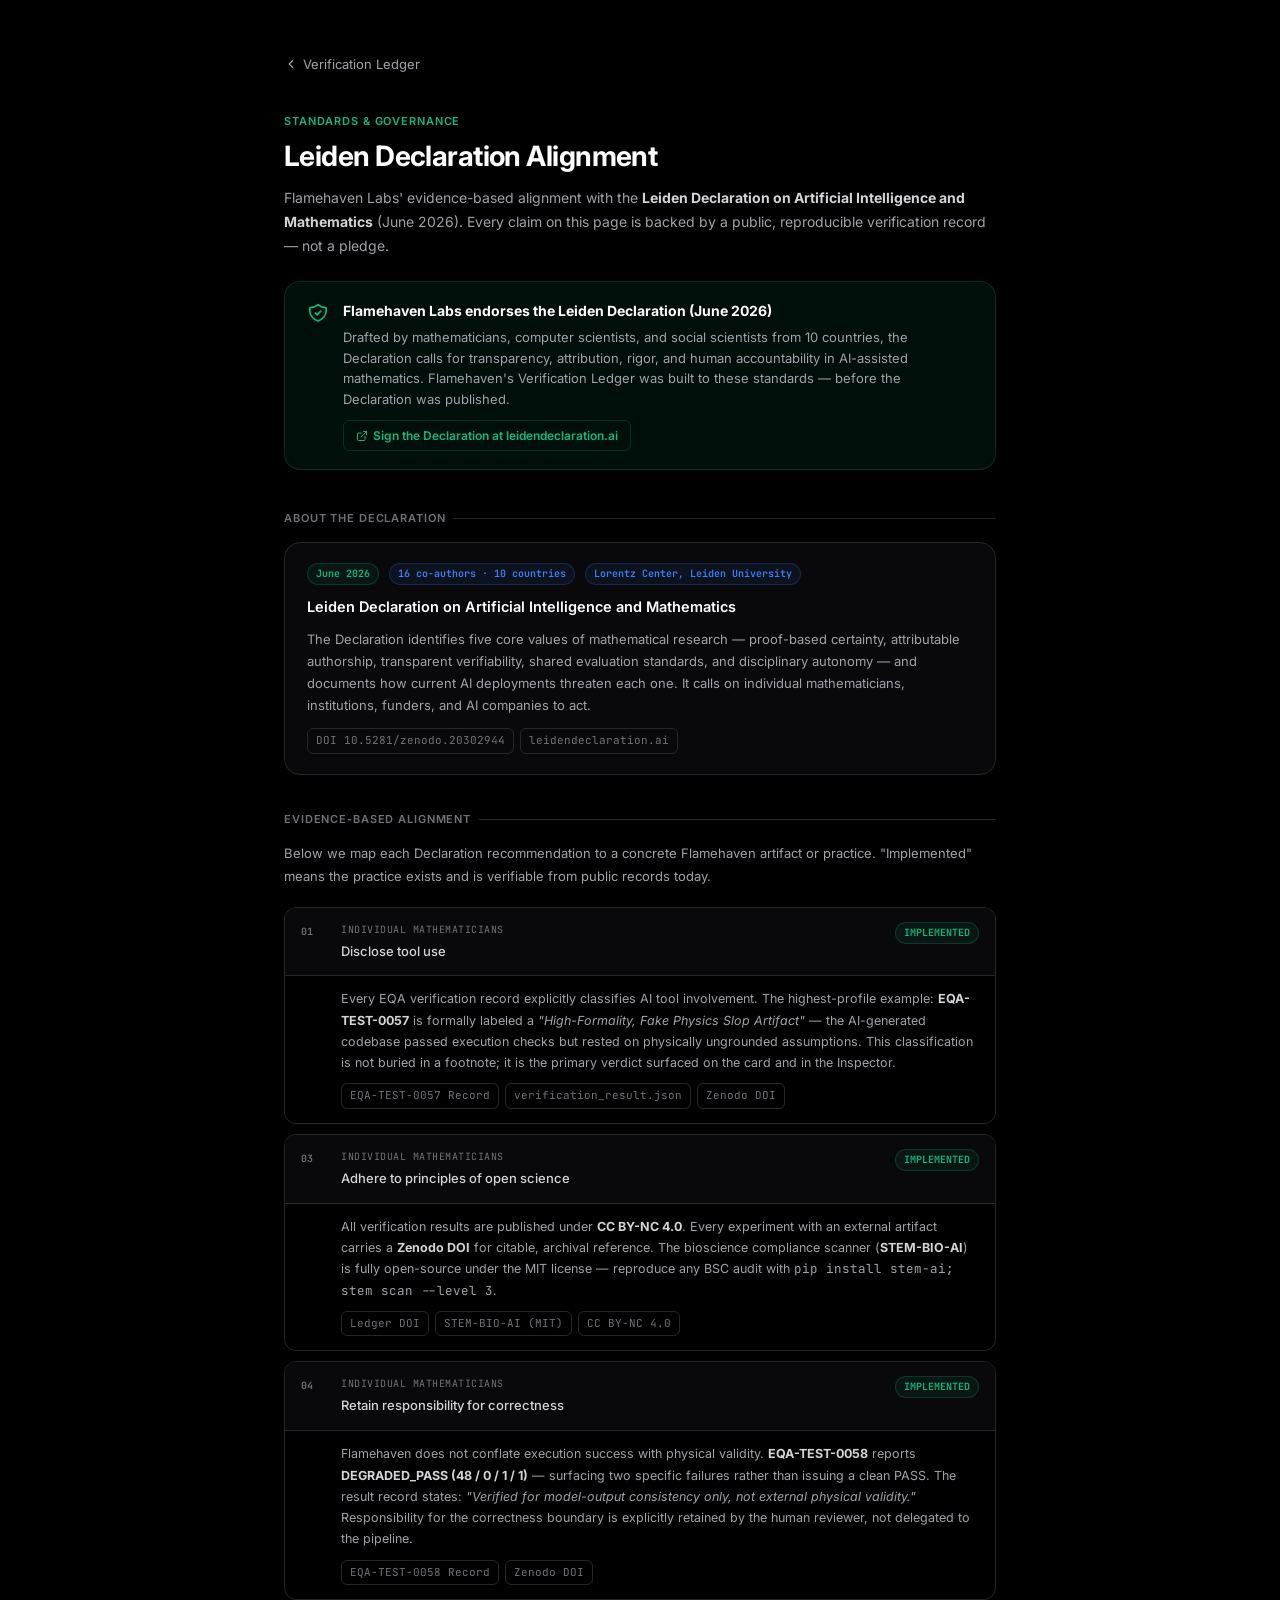
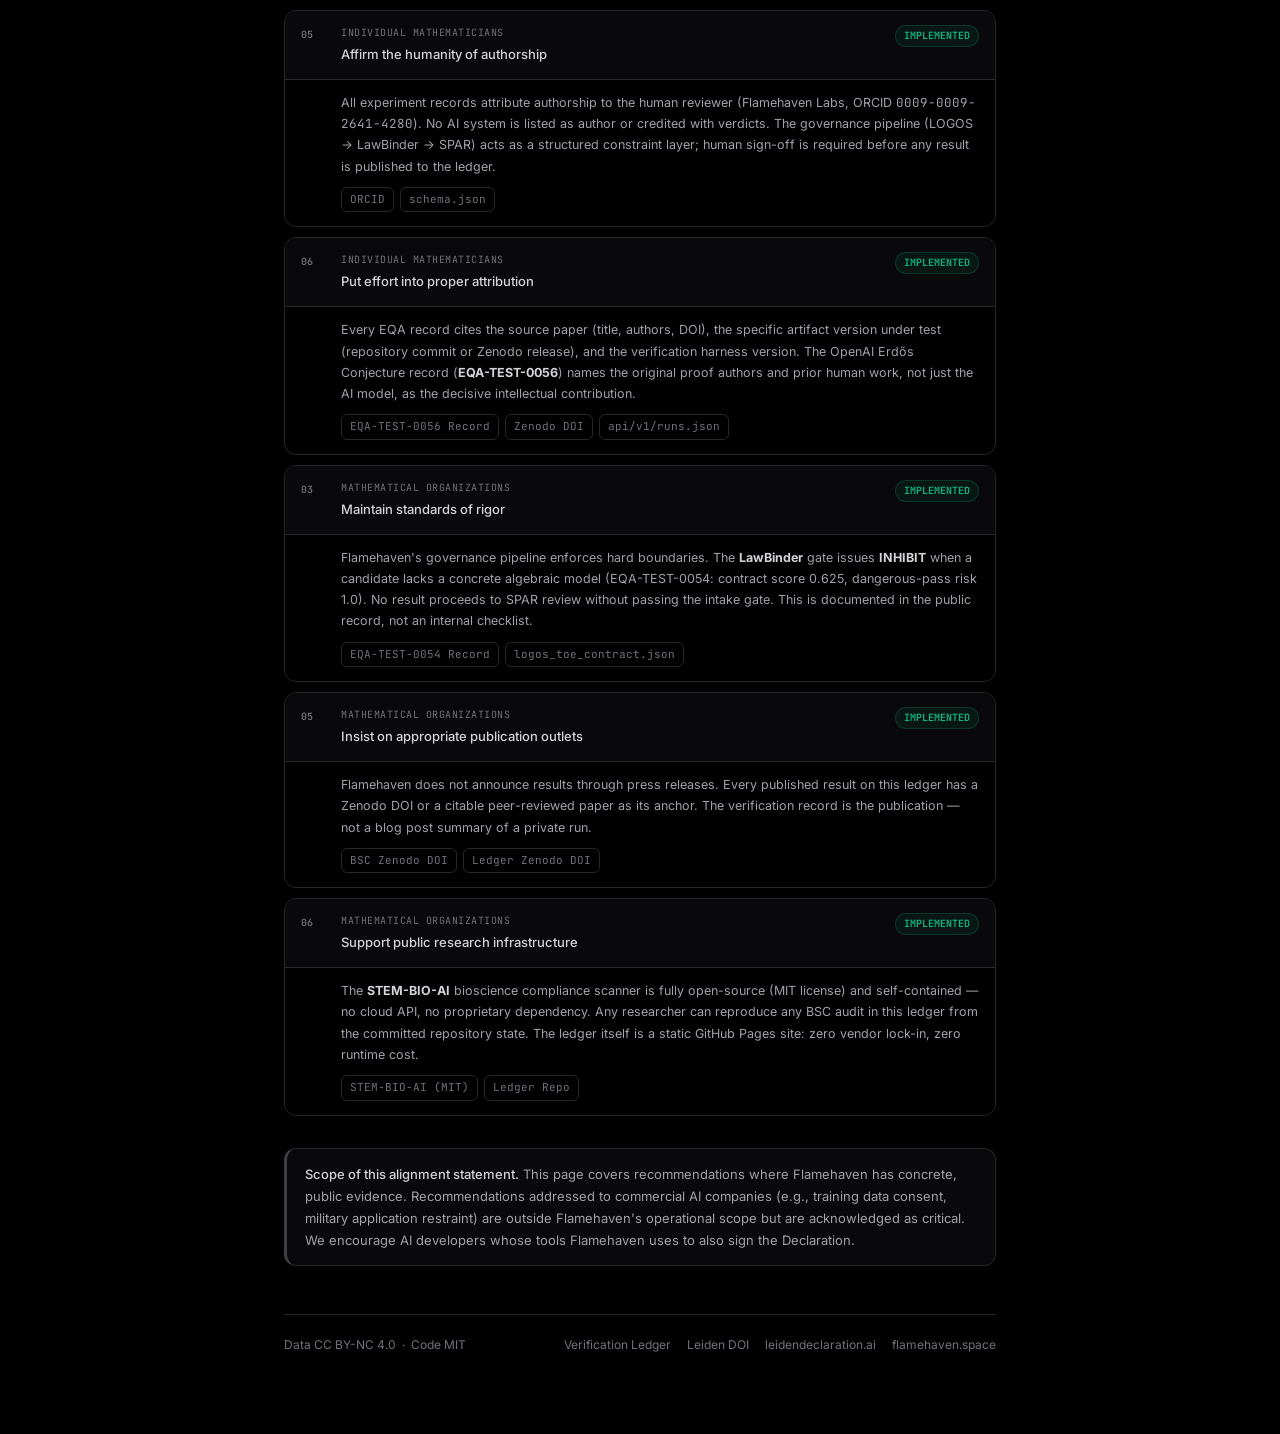
==== leiden-alignment/index.html @ 7423a35a "feat(seo+standards): Google indexing fix, nav/footer, Leiden alignment page - robots.txt + sitemap.x" ====
<!DOCTYPE html>
<html lang="en">
<head>
<meta charset="UTF-8">
<meta name="viewport" content="width=device-width, initial-scale=1.0">
<title>&#x1F525; Flamehaven &mdash; Leiden Declaration Alignment</title>
<meta name="description" content="Flamehaven Labs' evidence-based alignment with the Leiden Declaration on Artificial Intelligence and Mathematics (June 2026). Every claim is backed by a public verification record.">
<link rel="canonical" href="https://flamehaven01.github.io/Flamehaven-Verification-Ledger/leiden-alignment/">
<meta property="og:type" content="article">
<meta property="og:title" content="Flamehaven — Leiden Declaration Alignment">
<meta property="og:description" content="Evidence-based alignment with the Leiden Declaration on AI and Mathematics. Every claim backed by a public verification record.">
<meta property="og:url" content="https://flamehaven01.github.io/Flamehaven-Verification-Ledger/leiden-alignment/">
<meta property="og:site_name" content="Flamehaven Verification Ledger">
<link rel="icon" href="data:image/svg+xml,<svg xmlns='http://www.w3.org/2000/svg' viewBox='0 0 100 100'><text y='.9em' font-size='90'>&#x1F525;</text></svg>">
<link rel="preconnect" href="https://fonts.googleapis.com">
<link rel="preconnect" href="https://fonts.gstatic.com" crossorigin>
<link href="https://fonts.googleapis.com/css2?family=Inter:wght@300;400;500;600;700&family=JetBrains+Mono:wght@400;500&display=swap" rel="stylesheet">
<style>
:root {
  --bg:      #000000;
  --s1:      #09090b;
  --s2:      #18181b;
  --s3:      #27272a;
  --s4:      #3f3f46;
  --border:  #27272a;
  --border-h:#3f3f46;
  --tp:      #ffffff;
  --ts:      #d4d4d8;
  --t3:      #a1a1aa;
  --t4:      #71717a;
  --accent:  #f97316;
  --green:   #10b981;
  --green-bg:rgba(16,185,129,.08);
  --green-bd:rgba(16,185,129,.2);
  --blue:    #3b82f6;
  --blue-bg: rgba(59,130,246,.08);
  --blue-bd: rgba(59,130,246,.2);
  --amber:   #eab308;
  --amber-bg:rgba(234,179,8,.08);
  --r-sm: .375rem;
  --r-md: .75rem;
  --r-lg: 1rem;
}
*,*::before,*::after { box-sizing: border-box; margin: 0; padding: 0; }
html { scroll-behavior: smooth; }
body {
  font-family: 'Inter', system-ui, sans-serif;
  background: var(--bg);
  color: var(--ts);
  font-size: 14px;
  line-height: 1.6;
  -webkit-font-smoothing: antialiased;
  min-height: 100vh;
}
code, .mono { font-family: 'JetBrains Mono', ui-monospace, monospace; font-size: 12.5px; }
a { color: var(--blue); text-decoration: none; }
a:hover { color: var(--tp); text-decoration: underline; }

/* ── LAYOUT ── */
.page { max-width: 760px; margin: 0 auto; padding: 48px 24px 80px; }

/* ── BACK NAV ── */
.back-nav {
  display: inline-flex; align-items: center; gap: 5px;
  font-size: 13px; color: var(--t3); margin-bottom: 32px;
  padding: 6px 0; transition: color .15s; text-decoration: none;
}
.back-nav:hover { color: var(--tp); text-decoration: none; }
.back-nav svg { width: 14px; height: 14px; flex-shrink: 0; }

/* ── HEADER ── */
.eyebrow {
  font-size: 11px; font-weight: 600; text-transform: uppercase;
  letter-spacing: .08em; color: var(--green); margin-bottom: 10px;
}
.title {
  font-size: 28px; font-weight: 700; color: var(--tp);
  letter-spacing: -.02em; line-height: 1.2; margin-bottom: 12px;
}
.subtitle { font-size: 14px; color: var(--t3); line-height: 1.7; margin-bottom: 24px; }

/* ── ENDORSEMENT BANNER ── */
.endorse-banner {
  background: var(--green-bg); border: 1px solid var(--green-bd);
  border-radius: var(--r-lg); padding: 18px 22px; margin-bottom: 40px;
  display: flex; align-items: flex-start; gap: 14px;
}
.endorse-icon { flex-shrink: 0; color: var(--green); margin-top: 2px; }
.endorse-text { flex: 1; }
.endorse-text strong { color: var(--tp); display: block; margin-bottom: 4px; font-size: 14px; }
.endorse-text p { font-size: 13px; color: var(--t3); margin: 0 0 10px; }
.endorse-cta {
  display: inline-flex; align-items: center; gap: 5px;
  font-size: 12px; font-weight: 600; color: var(--green);
  border: 1px solid var(--green-bd); border-radius: var(--r-sm);
  padding: 5px 12px; text-decoration: none; transition: all .15s;
}
.endorse-cta:hover { background: var(--green-bg); color: var(--green); text-decoration: none; }

/* ── SECTION LABEL ── */
.section-label {
  font-size: 11px; font-weight: 600; text-transform: uppercase;
  letter-spacing: .08em; color: var(--t4); margin: 36px 0 14px;
  display: flex; align-items: center; gap: 8px;
}
.section-label::after {
  content: ''; flex: 1; height: 1px; background: var(--border);
}

/* ── DECLARATION CARD ── */
.decl-card {
  background: var(--s1); border: 1px solid var(--border);
  border-radius: var(--r-lg); padding: 20px 22px; margin-bottom: 12px;
}
.decl-card p { font-size: 13px; color: var(--t3); line-height: 1.7; }
.decl-meta { display: flex; align-items: center; gap: 10px; flex-wrap: wrap; margin-bottom: 10px; }
.decl-badge {
  font-family: 'JetBrains Mono', monospace; font-size: 10px;
  font-weight: 600; padding: 2px 8px; border-radius: 999px;
  background: var(--blue-bg); border: 1px solid var(--blue-bd); color: var(--blue);
}
.decl-badge.green { background: var(--green-bg); border-color: var(--green-bd); color: var(--green); }
.decl-badge.amber { background: var(--amber-bg); border-color: rgba(234,179,8,.2); color: var(--amber); }
.decl-title { font-size: 14.5px; font-weight: 600; color: var(--tp); }

/* ── ALIGNMENT TABLE ── */
.align-row {
  border: 1px solid var(--border); border-radius: var(--r-md);
  margin-bottom: 10px; overflow: hidden;
  transition: border-color .15s;
}
.align-row:hover { border-color: var(--border-h); }
.align-header {
  display: grid; grid-template-columns: 28px 1fr auto;
  align-items: start; gap: 12px; padding: 14px 16px;
  background: var(--s1); cursor: default;
}
.align-num {
  font-family: 'JetBrains Mono', monospace; font-size: 10px;
  font-weight: 600; color: var(--t4); padding-top: 2px;
}
.align-rec { font-size: 13px; font-weight: 500; color: var(--ts); }
.align-rec .rec-scope {
  display: block; font-size: 10px; font-weight: 400;
  color: var(--t4); font-family: 'JetBrains Mono', monospace;
  text-transform: uppercase; letter-spacing: .05em; margin-bottom: 3px;
}
.status-chip {
  font-size: 10px; font-weight: 600; font-family: 'JetBrains Mono', monospace;
  padding: 2px 8px; border-radius: 999px; white-space: nowrap;
  flex-shrink: 0;
}
.status-implemented { background: var(--green-bg); border: 1px solid var(--green-bd); color: var(--green); }
.status-partial     { background: var(--amber-bg); border: 1px solid rgba(234,179,8,.2); color: var(--amber); }

.align-evidence {
  padding: 0 16px 14px 56px; border-top: 1px solid var(--border);
  background: rgba(0,0,0,.3);
}
.align-evidence p { font-size: 12.5px; color: var(--t3); line-height: 1.7; padding-top: 12px; }
.evidence-links { display: flex; flex-wrap: wrap; gap: 6px; margin-top: 10px; }
.ev-link {
  font-family: 'JetBrains Mono', monospace; font-size: 11px;
  color: var(--t4); border: 1px solid var(--border); border-radius: var(--r-sm);
  padding: 3px 8px; text-decoration: none; transition: all .15s;
}
.ev-link:hover { color: var(--blue); border-color: var(--blue-bd); text-decoration: none; }

/* ── NOTICE ── */
.notice {
  background: var(--s1); border: 1px solid var(--border);
  border-left: 3px solid var(--border-h); border-radius: var(--r-md);
  padding: 14px 18px; margin-top: 32px; font-size: 13px;
  color: var(--t3); line-height: 1.7;
}
.notice strong { color: var(--ts); font-weight: 500; }

/* ── FOOTER ── */
.footer {
  margin-top: 48px; padding-top: 20px;
  border-top: 1px solid var(--border);
  display: flex; align-items: center; justify-content: space-between;
  flex-wrap: wrap; gap: 10px; font-size: 12px; color: var(--t4);
}
.footer a { color: var(--t4); }
.footer a:hover { color: var(--ts); text-decoration: none; }
.footer-links { display: flex; gap: 16px; }
</style>
</head>
<body>
<div class="page">

  <!-- Back navigation -->
  <a class="back-nav" href="../">
    <svg viewBox="0 0 24 24" fill="none" stroke="currentColor" stroke-width="2" stroke-linecap="round" stroke-linejoin="round"><polyline points="15 18 9 12 15 6"/></svg>
    Verification Ledger
  </a>

  <!-- Header -->
  <div class="eyebrow">Standards &amp; Governance</div>
  <h1 class="title">Leiden Declaration Alignment</h1>
  <p class="subtitle">
    Flamehaven Labs' evidence-based alignment with the <strong style="color:var(--ts);">Leiden Declaration on Artificial Intelligence and Mathematics</strong> (June 2026).
    Every claim on this page is backed by a public, reproducible verification record — not a pledge.
  </p>

  <!-- Endorsement banner -->
  <div class="endorse-banner">
    <div class="endorse-icon">
      <svg width="22" height="22" viewBox="0 0 24 24" fill="none" stroke="currentColor" stroke-width="1.8" stroke-linecap="round" stroke-linejoin="round">
        <path d="M9 12l2 2 4-4m5.618-4.016A11.955 11.955 0 0112 2.944a11.955 11.955 0 01-8.618 3.04A12.02 12.02 0 003 9c0 5.591 3.824 10.29 9 11.622 5.176-1.332 9-6.03 9-11.622 0-1.042-.133-2.052-.382-3.016z"/>
      </svg>
    </div>
    <div class="endorse-text">
      <strong>Flamehaven Labs endorses the Leiden Declaration (June 2026)</strong>
      <p>Drafted by mathematicians, computer scientists, and social scientists from 10 countries, the Declaration calls for transparency, attribution, rigor, and human accountability in AI-assisted mathematics. Flamehaven's Verification Ledger was built to these standards — before the Declaration was published.</p>
      <a class="endorse-cta" href="https://leidendeclaration.ai" target="_blank" rel="noopener">
        <svg width="12" height="12" viewBox="0 0 24 24" fill="none" stroke="currentColor" stroke-width="2" stroke-linecap="round" stroke-linejoin="round"><path d="M18 13v6a2 2 0 01-2 2H5a2 2 0 01-2-2V8a2 2 0 012-2h6"/><polyline points="15 3 21 3 21 9"/><line x1="10" y1="14" x2="21" y2="3"/></svg>
        Sign the Declaration at leidendeclaration.ai
      </a>
    </div>
  </div>

  <!-- The Declaration -->
  <div class="section-label">About the Declaration</div>
  <div class="decl-card">
    <div class="decl-meta">
      <span class="decl-badge green">June 2026</span>
      <span class="decl-badge">16 co-authors &middot; 10 countries</span>
      <span class="decl-badge">Lorentz Center, Leiden University</span>
    </div>
    <div class="decl-title" style="margin-bottom:10px;">Leiden Declaration on Artificial Intelligence and Mathematics</div>
    <p>
      The Declaration identifies five core values of mathematical research — proof-based certainty, attributable authorship, transparent verifiability, shared evaluation standards, and disciplinary autonomy — and documents how current AI deployments threaten each one. It calls on individual mathematicians, institutions, funders, and AI companies to act.
    </p>
    <div class="evidence-links" style="margin-top:12px;">
      <a class="ev-link" href="https://zenodo.org/records/20302944" target="_blank" rel="noopener">DOI 10.5281/zenodo.20302944</a>
      <a class="ev-link" href="https://leidendeclaration.ai" target="_blank" rel="noopener">leidendeclaration.ai</a>
    </div>
  </div>

  <!-- Alignment Evidence -->
  <div class="section-label">Evidence-Based Alignment</div>
  <p style="font-size:13px;color:var(--t3);margin-bottom:20px;line-height:1.7;">
    Below we map each Declaration recommendation to a concrete Flamehaven artifact or practice. "Implemented" means the practice exists and is verifiable from public records today.
  </p>

  <!-- Individual Rec 01 -->
  <div class="align-row">
    <div class="align-header">
      <div class="align-num">01</div>
      <div class="align-rec">
        <span class="rec-scope">Individual mathematicians</span>
        Disclose tool use
      </div>
      <span class="status-chip status-implemented">IMPLEMENTED</span>
    </div>
    <div class="align-evidence">
      <p>Every EQA verification record explicitly classifies AI tool involvement. The highest-profile example: <strong style="color:var(--ts);">EQA-TEST-0057</strong> is formally labeled a <em>"High-Formality, Fake Physics Slop Artifact"</em> — the AI-generated codebase passed execution checks but rested on physically ungrounded assumptions. This classification is not buried in a footnote; it is the primary verdict surfaced on the card and in the Inspector.</p>
      <div class="evidence-links">
        <a class="ev-link" href="../#toe-test-0057">EQA-TEST-0057 Record</a>
        <a class="ev-link" href="../eqa/toe-test-0057/verification_result.json">verification_result.json</a>
        <a class="ev-link" href="https://zenodo.org/records/18035432" target="_blank" rel="noopener">Zenodo DOI</a>
      </div>
    </div>
  </div>

  <!-- Individual Rec 03 -->
  <div class="align-row">
    <div class="align-header">
      <div class="align-num">03</div>
      <div class="align-rec">
        <span class="rec-scope">Individual mathematicians</span>
        Adhere to principles of open science
      </div>
      <span class="status-chip status-implemented">IMPLEMENTED</span>
    </div>
    <div class="align-evidence">
      <p>All verification results are published under <strong style="color:var(--ts);">CC BY-NC 4.0</strong>. Every experiment with an external artifact carries a <strong style="color:var(--ts);">Zenodo DOI</strong> for citable, archival reference. The bioscience compliance scanner (<strong style="color:var(--ts);">STEM-BIO-AI</strong>) is fully open-source under the MIT license — reproduce any BSC audit with <code>pip install stem-ai; stem scan --level 3</code>.</p>
      <div class="evidence-links">
        <a class="ev-link" href="https://doi.org/10.5281/zenodo.20483364" target="_blank" rel="noopener">Ledger DOI</a>
        <a class="ev-link" href="https://github.com/flamehaven01/STEM-BIO-AI" target="_blank" rel="noopener">STEM-BIO-AI (MIT)</a>
        <a class="ev-link" href="https://creativecommons.org/licenses/by-nc/4.0/" target="_blank" rel="noopener">CC BY-NC 4.0</a>
      </div>
    </div>
  </div>

  <!-- Individual Rec 04 -->
  <div class="align-row">
    <div class="align-header">
      <div class="align-num">04</div>
      <div class="align-rec">
        <span class="rec-scope">Individual mathematicians</span>
        Retain responsibility for correctness
      </div>
      <span class="status-chip status-implemented">IMPLEMENTED</span>
    </div>
    <div class="align-evidence">
      <p>Flamehaven does not conflate execution success with physical validity. <strong style="color:var(--ts);">EQA-TEST-0058</strong> reports <strong style="color:var(--ts);">DEGRADED_PASS (48 / 0 / 1 / 1)</strong> — surfacing two specific failures rather than issuing a clean PASS. The result record states: <em>"Verified for model-output consistency only, not external physical validity."</em> Responsibility for the correctness boundary is explicitly retained by the human reviewer, not delegated to the pipeline.</p>
      <div class="evidence-links">
        <a class="ev-link" href="../#toe-test-0058">EQA-TEST-0058 Record</a>
        <a class="ev-link" href="https://doi.org/10.5281/zenodo.20665824" target="_blank" rel="noopener">Zenodo DOI</a>
      </div>
    </div>
  </div>

  <!-- Individual Rec 05 -->
  <div class="align-row">
    <div class="align-header">
      <div class="align-num">05</div>
      <div class="align-rec">
        <span class="rec-scope">Individual mathematicians</span>
        Affirm the humanity of authorship
      </div>
      <span class="status-chip status-implemented">IMPLEMENTED</span>
    </div>
    <div class="align-evidence">
      <p>All experiment records attribute authorship to the human reviewer (Flamehaven Labs, ORCID <code>0009-0009-2641-4280</code>). No AI system is listed as author or credited with verdicts. The governance pipeline (LOGOS → LawBinder → SPAR) acts as a structured constraint layer; human sign-off is required before any result is published to the ledger.</p>
      <div class="evidence-links">
        <a class="ev-link" href="https://orcid.org/0009-0009-2641-4280" target="_blank" rel="noopener">ORCID</a>
        <a class="ev-link" href="../api/v1/schema.json">schema.json</a>
      </div>
    </div>
  </div>

  <!-- Individual Rec 06 -->
  <div class="align-row">
    <div class="align-header">
      <div class="align-num">06</div>
      <div class="align-rec">
        <span class="rec-scope">Individual mathematicians</span>
        Put effort into proper attribution
      </div>
      <span class="status-chip status-implemented">IMPLEMENTED</span>
    </div>
    <div class="align-evidence">
      <p>Every EQA record cites the source paper (title, authors, DOI), the specific artifact version under test (repository commit or Zenodo release), and the verification harness version. The OpenAI Erd&#337;s Conjecture record (<strong style="color:var(--ts);">EQA-TEST-0056</strong>) names the original proof authors and prior human work, not just the AI model, as the decisive intellectual contribution.</p>
      <div class="evidence-links">
        <a class="ev-link" href="../#toe-test-0056">EQA-TEST-0056 Record</a>
        <a class="ev-link" href="https://zenodo.org/records/20383217" target="_blank" rel="noopener">Zenodo DOI</a>
        <a class="ev-link" href="../api/v1/runs.json">api/v1/runs.json</a>
      </div>
    </div>
  </div>

  <!-- Org Rec 03 -->
  <div class="align-row">
    <div class="align-header">
      <div class="align-num">03</div>
      <div class="align-rec">
        <span class="rec-scope">Mathematical organizations</span>
        Maintain standards of rigor
      </div>
      <span class="status-chip status-implemented">IMPLEMENTED</span>
    </div>
    <div class="align-evidence">
      <p>Flamehaven's governance pipeline enforces hard boundaries. The <strong style="color:var(--ts);">LawBinder</strong> gate issues <strong style="color:var(--ts);">INHIBIT</strong> when a candidate lacks a concrete algebraic model (EQA-TEST-0054: contract score 0.625, dangerous-pass risk 1.0). No result proceeds to SPAR review without passing the intake gate. This is documented in the public record, not an internal checklist.</p>
      <div class="evidence-links">
        <a class="ev-link" href="../#toe-test-0054">EQA-TEST-0054 Record</a>
        <a class="ev-link" href="../eqa/toe-test-0054/logos_toe_contract_inspection.json">logos_toe_contract.json</a>
      </div>
    </div>
  </div>

  <!-- Org Rec 05 -->
  <div class="align-row">
    <div class="align-header">
      <div class="align-num">05</div>
      <div class="align-rec">
        <span class="rec-scope">Mathematical organizations</span>
        Insist on appropriate publication outlets
      </div>
      <span class="status-chip status-implemented">IMPLEMENTED</span>
    </div>
    <div class="align-evidence">
      <p>Flamehaven does not announce results through press releases. Every published result on this ledger has a Zenodo DOI or a citable peer-reviewed paper as its anchor. The verification record is the publication — not a blog post summary of a private run.</p>
      <div class="evidence-links">
        <a class="ev-link" href="https://doi.org/10.5281/zenodo.15487327" target="_blank" rel="noopener">BSC Zenodo DOI</a>
        <a class="ev-link" href="https://doi.org/10.5281/zenodo.20483364" target="_blank" rel="noopener">Ledger Zenodo DOI</a>
      </div>
    </div>
  </div>

  <!-- Org Rec 06 -->
  <div class="align-row">
    <div class="align-header">
      <div class="align-num">06</div>
      <div class="align-rec">
        <span class="rec-scope">Mathematical organizations</span>
        Support public research infrastructure
      </div>
      <span class="status-chip status-implemented">IMPLEMENTED</span>
    </div>
    <div class="align-evidence">
      <p>The <strong style="color:var(--ts);">STEM-BIO-AI</strong> bioscience compliance scanner is fully open-source (MIT license) and self-contained — no cloud API, no proprietary dependency. Any researcher can reproduce any BSC audit in this ledger from the committed repository state. The ledger itself is a static GitHub Pages site: zero vendor lock-in, zero runtime cost.</p>
      <div class="evidence-links">
        <a class="ev-link" href="https://github.com/flamehaven01/STEM-BIO-AI" target="_blank" rel="noopener">STEM-BIO-AI (MIT)</a>
        <a class="ev-link" href="https://github.com/flamehaven01/Flamehaven-Verification-Ledger" target="_blank" rel="noopener">Ledger Repo</a>
      </div>
    </div>
  </div>

  <!-- Notice -->
  <div class="notice">
    <strong>Scope of this alignment statement.</strong>
    This page covers recommendations where Flamehaven has concrete, public evidence. Recommendations addressed to commercial AI companies (e.g., training data consent, military application restraint) are outside Flamehaven's operational scope but are acknowledged as critical. We encourage AI developers whose tools Flamehaven uses to also sign the Declaration.
  </div>

  <!-- Footer -->
  <div class="footer">
    <span>Data CC BY-NC 4.0 &nbsp;&middot;&nbsp; Code MIT</span>
    <div class="footer-links">
      <a href="../">Verification Ledger</a>
      <a href="https://zenodo.org/records/20302944" target="_blank" rel="noopener">Leiden DOI</a>
      <a href="https://leidendeclaration.ai" target="_blank" rel="noopener">leidendeclaration.ai</a>
      <a href="https://flamehaven.space/" target="_blank" rel="noopener">flamehaven.space</a>
    </div>
  </div>

</div>
</body>
</html>
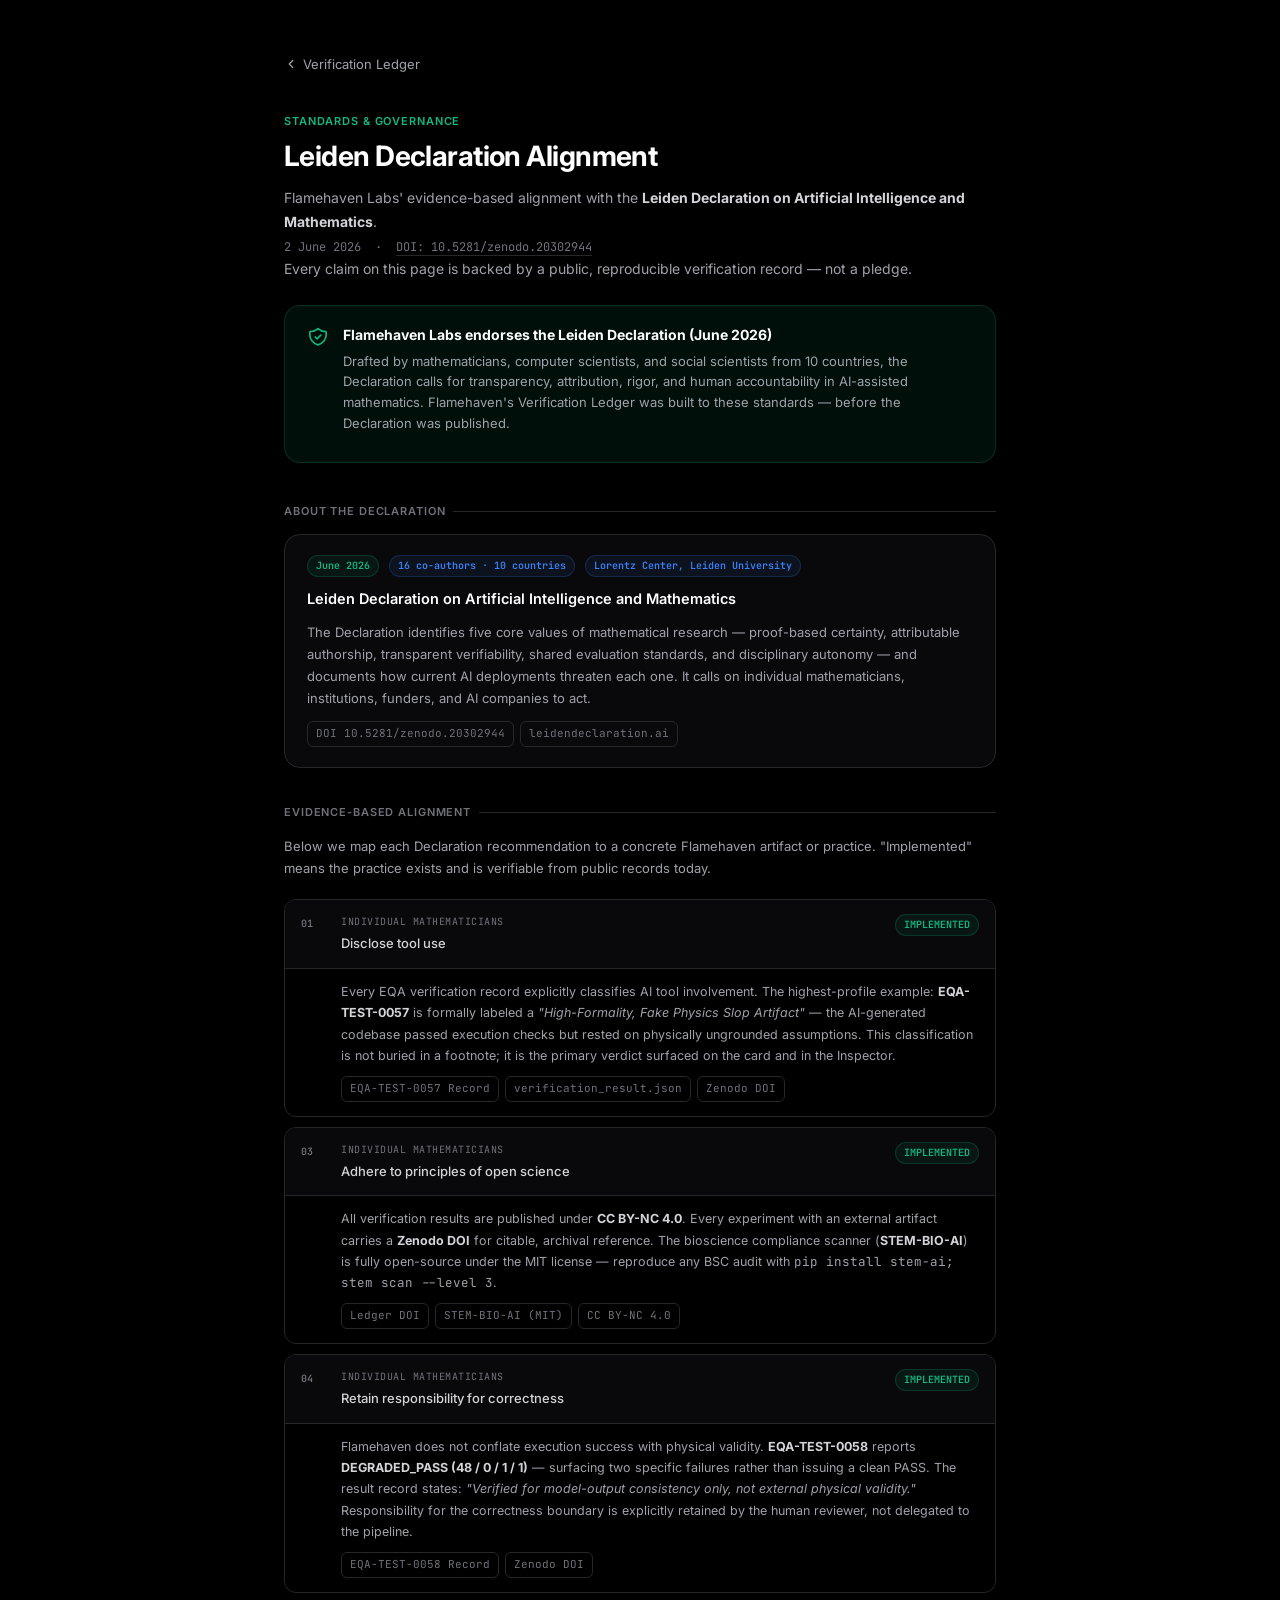
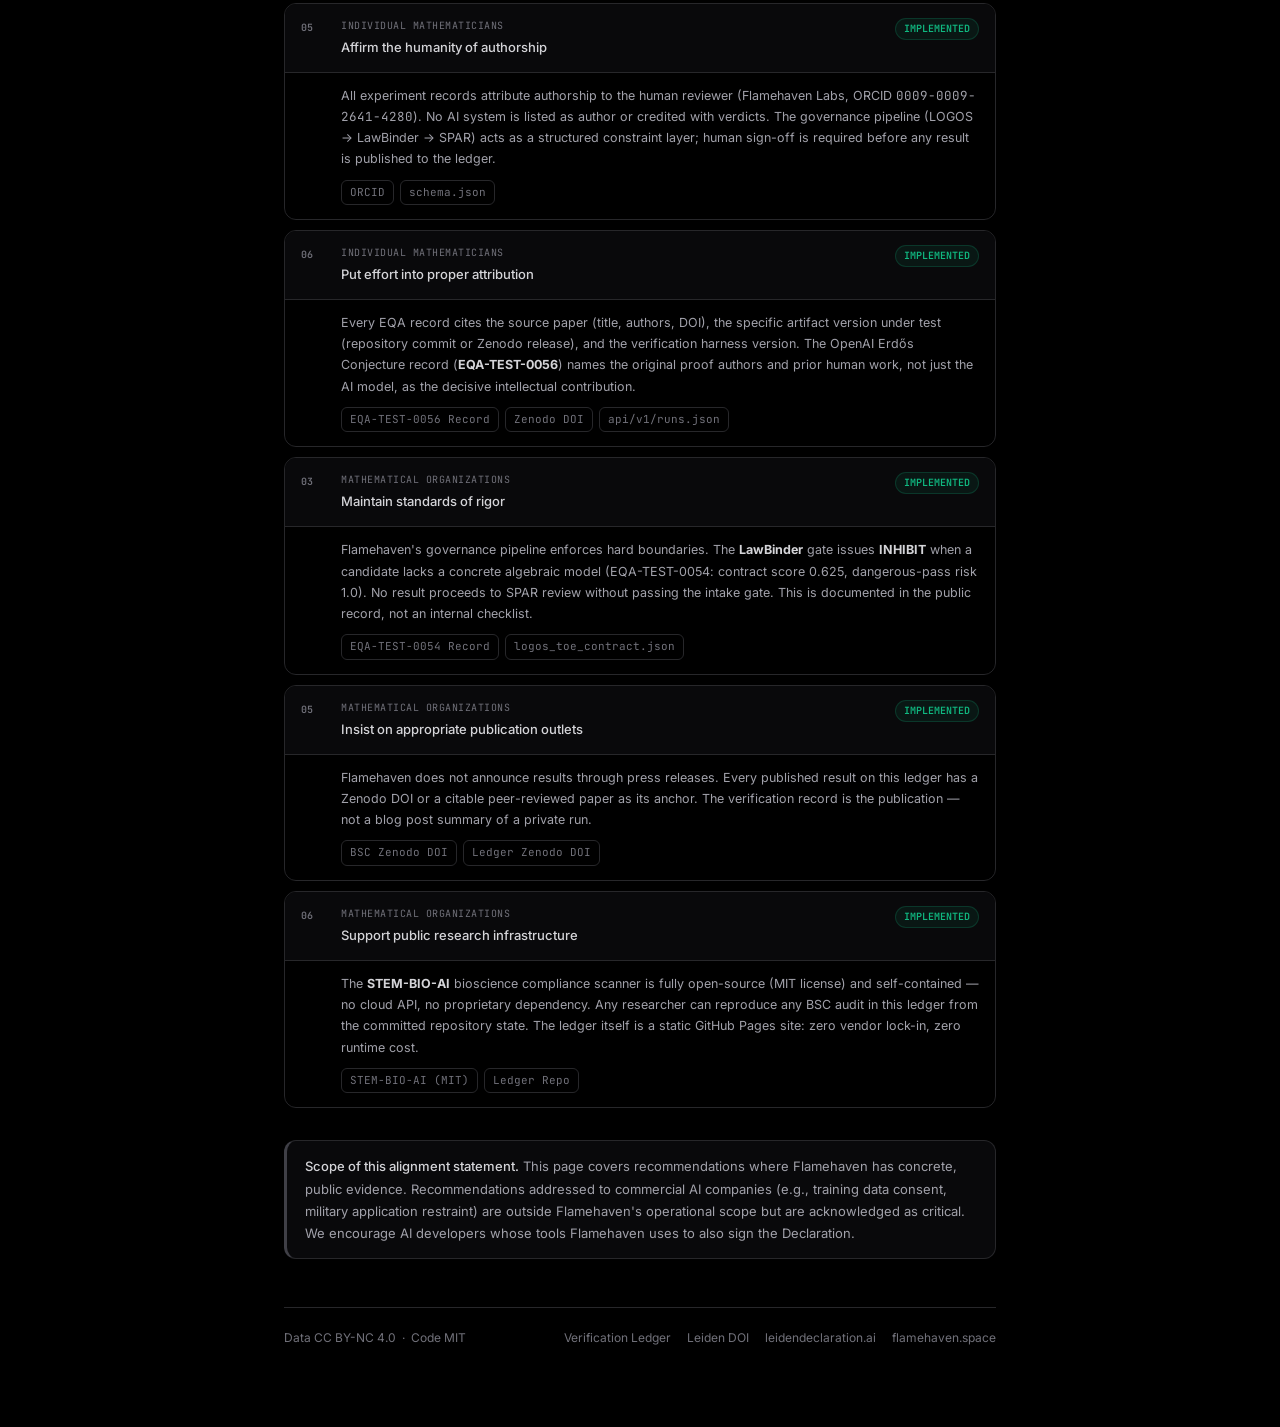
==== commit 6df997a0: "fix(leiden): remove sign CTA button; add DOI to subtitle" ====
--- a/leiden-alignment/index.html
+++ b/leiden-alignment/index.html
@@ -200,7 +200,8 @@
   <div class="eyebrow">Standards &amp; Governance</div>
   <h1 class="title">Leiden Declaration Alignment</h1>
   <p class="subtitle">
-    Flamehaven Labs' evidence-based alignment with the <strong style="color:var(--ts);">Leiden Declaration on Artificial Intelligence and Mathematics</strong> (June 2026).
+    Flamehaven Labs' evidence-based alignment with the <strong style="color:var(--ts);">Leiden Declaration on Artificial Intelligence and Mathematics</strong>.<br>
+    <span style="font-size:12px;font-family:'JetBrains Mono',monospace;color:var(--t4);">2 June 2026 &nbsp;&middot;&nbsp; <a href="https://doi.org/10.5281/zenodo.20302944" target="_blank" rel="noopener" style="color:var(--t4);border-bottom:1px solid var(--border);">DOI: 10.5281/zenodo.20302944</a></span><br>
     Every claim on this page is backed by a public, reproducible verification record — not a pledge.
   </p>
 
@@ -214,10 +215,6 @@
     <div class="endorse-text">
       <strong>Flamehaven Labs endorses the Leiden Declaration (June 2026)</strong>
       <p>Drafted by mathematicians, computer scientists, and social scientists from 10 countries, the Declaration calls for transparency, attribution, rigor, and human accountability in AI-assisted mathematics. Flamehaven's Verification Ledger was built to these standards — before the Declaration was published.</p>
-      <a class="endorse-cta" href="https://leidendeclaration.ai" target="_blank" rel="noopener">
-        <svg width="12" height="12" viewBox="0 0 24 24" fill="none" stroke="currentColor" stroke-width="2" stroke-linecap="round" stroke-linejoin="round"><path d="M18 13v6a2 2 0 01-2 2H5a2 2 0 01-2-2V8a2 2 0 012-2h6"/><polyline points="15 3 21 3 21 9"/><line x1="10" y1="14" x2="21" y2="3"/></svg>
-        Sign the Declaration at leidendeclaration.ai
-      </a>
     </div>
   </div>
 
